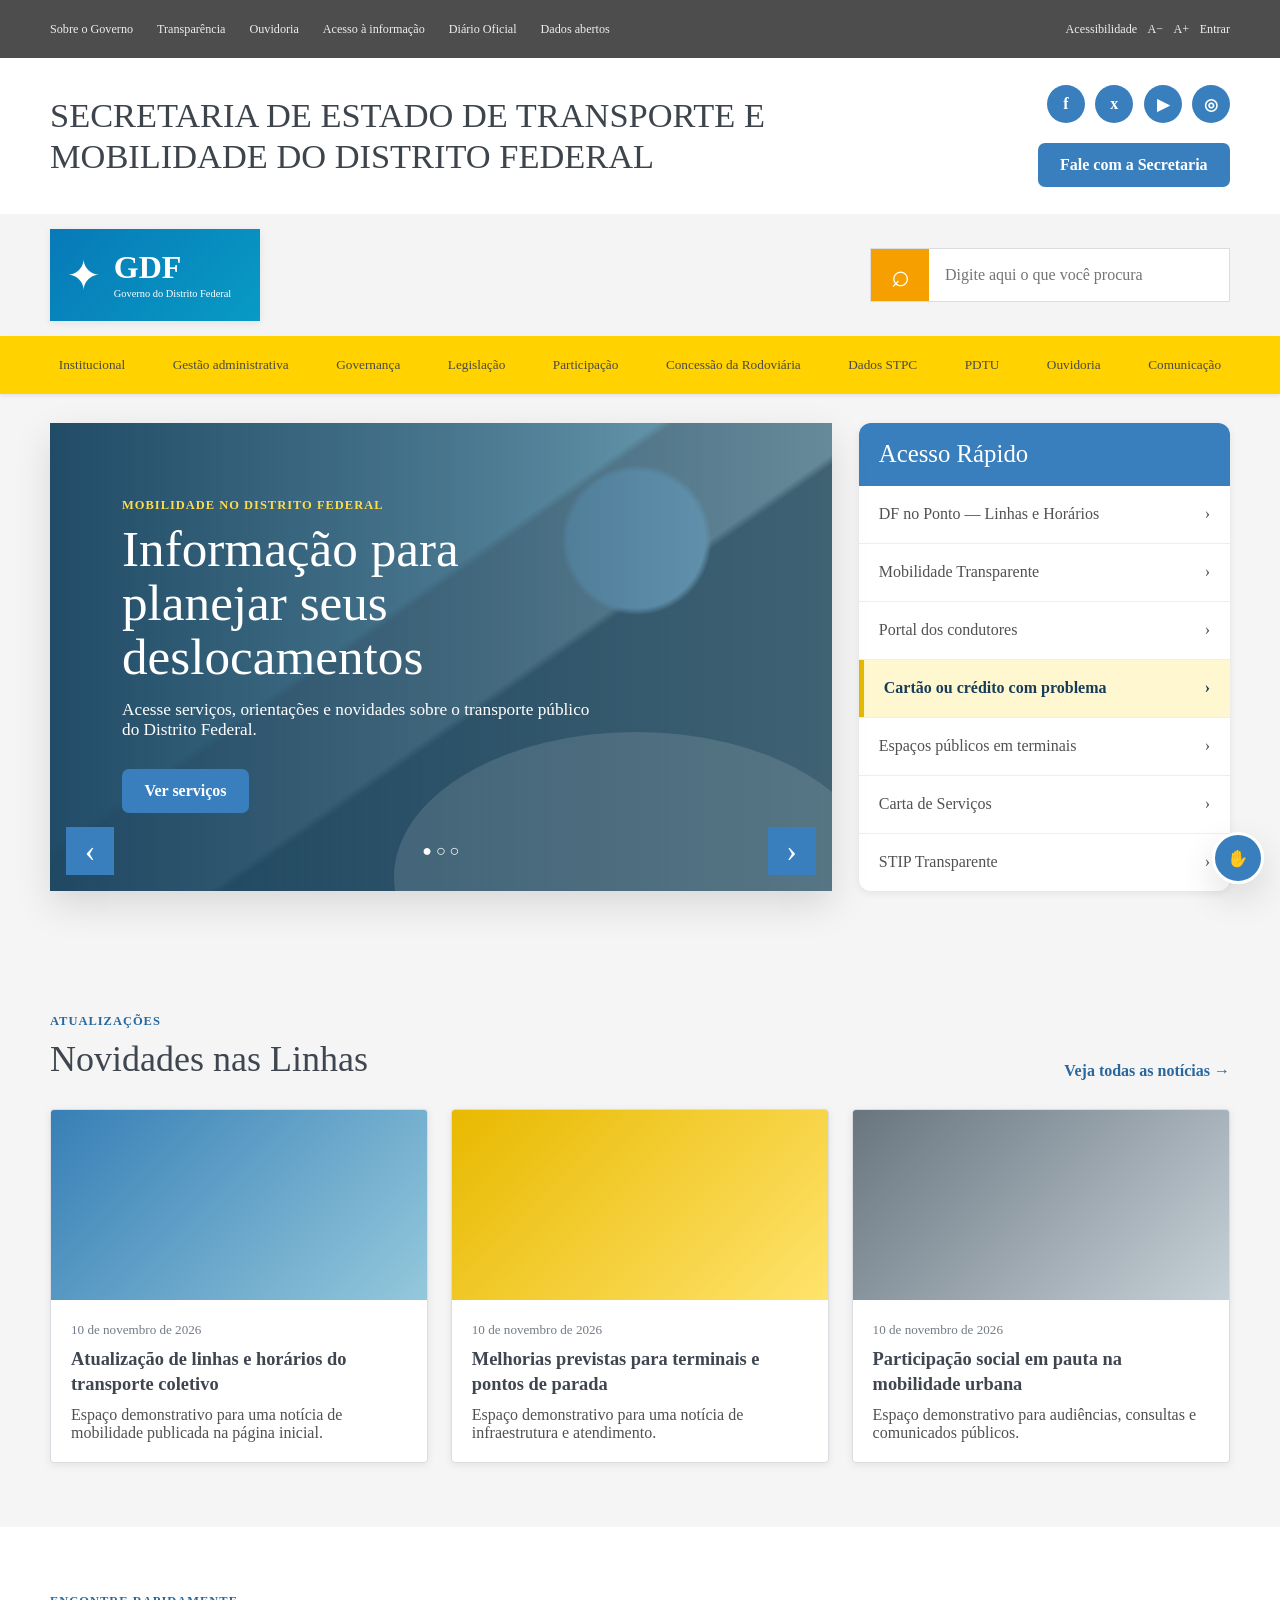
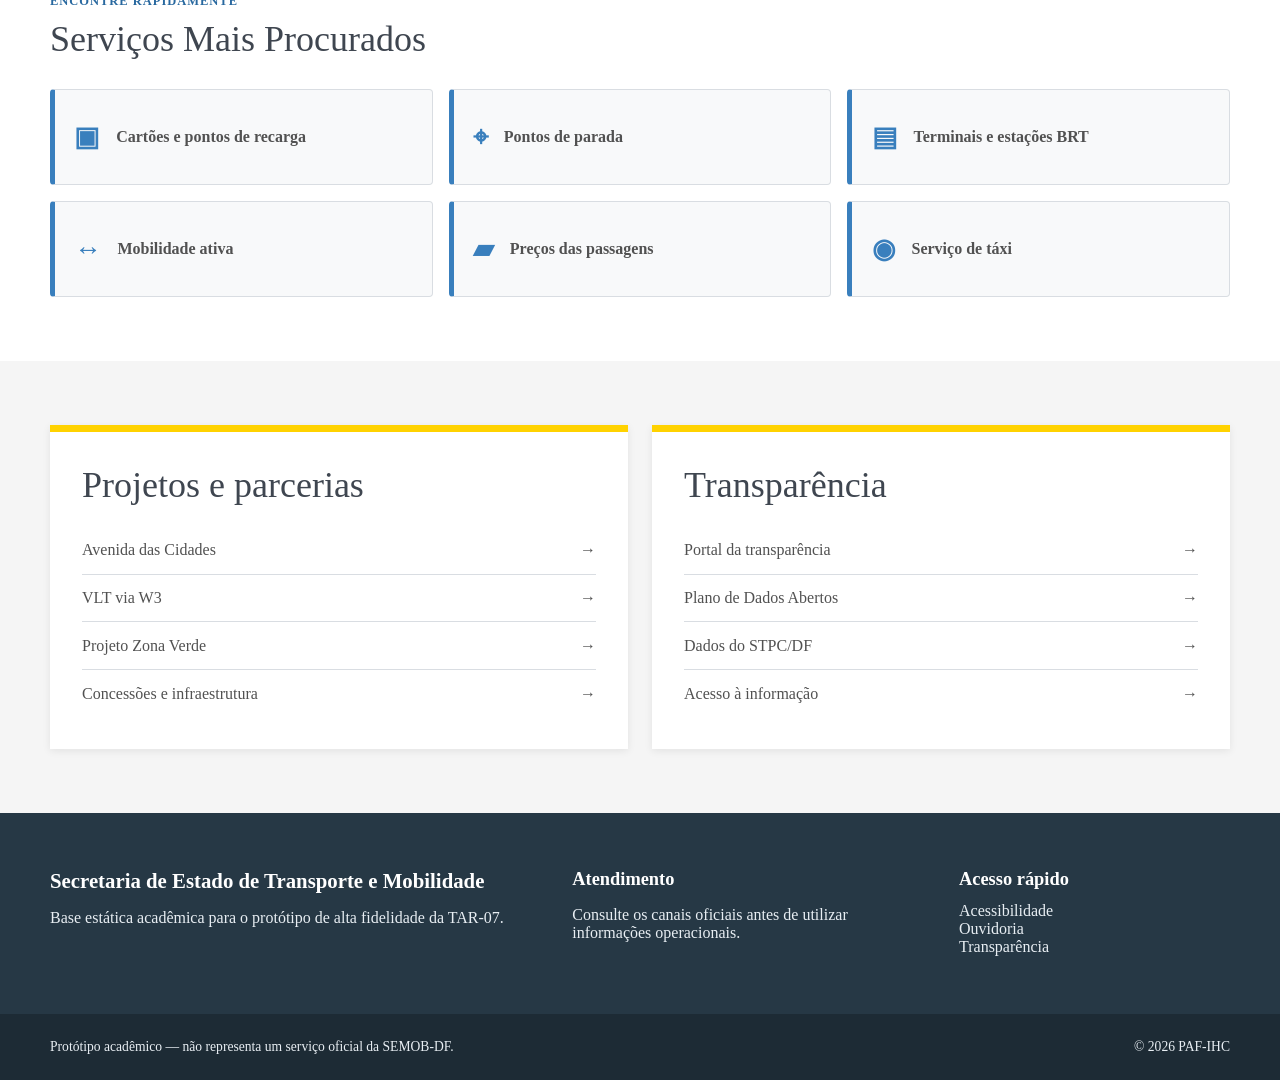
==== index.html @ c1f7e01b "feat: cria estrutura inicial da página principal" ====
<!doctype html>
<html lang="pt-BR">
  <head>
    <meta charset="utf-8">
    <meta name="viewport" content="width=device-width, initial-scale=1">
    <meta name="description" content="Protótipo acadêmico de alta fidelidade inspirado na estrutura do portal da SEMOB-DF.">
    <title>Secretaria de Transporte e Mobilidade — Protótipo</title>
    <link rel="stylesheet" href="./assets/css/styles.css">
    <script src="./assets/js/main.js" defer></script>
  </head>

  <body>
    <a class="skip-link" href="#conteudo-principal">Pular para o conteúdo principal</a>

    <header class="site-header">
      <div class="government-bar" aria-label="Links do Governo do Distrito Federal">
        <div class="container government-bar__content">
          <nav aria-label="Serviços governamentais">
            <ul class="utility-links">
              <li><a href="#">Sobre o Governo</a></li>
              <li><a href="#">Transparência</a></li>
              <li><a href="#">Ouvidoria</a></li>
              <li><a href="#">Acesso à informação</a></li>
              <li><a href="#">Diário Oficial</a></li>
              <li><a href="#">Dados abertos</a></li>
            </ul>
          </nav>
          <div class="accessibility-tools" aria-label="Ferramentas de acessibilidade">
            <a href="#acessibilidade">Acessibilidade</a>
            <button type="button" aria-label="Diminuir tamanho do texto">A−</button>
            <button type="button" aria-label="Aumentar tamanho do texto">A+</button>
            <a href="#">Entrar</a>
          </div>
        </div>
      </div>

      <div class="brand-bar">
        <div class="container brand-bar__content">
          <p class="agency-name">Secretaria de Estado de Transporte e Mobilidade do Distrito Federal</p>
          <div class="brand-actions">
            <nav class="social-links" aria-label="Redes sociais">
              <a href="#" aria-label="Facebook">f</a>
              <a href="#" aria-label="X">x</a>
              <a href="#" aria-label="YouTube">▶</a>
              <a href="#" aria-label="Instagram">◎</a>
            </nav>
            <a class="contact-button" href="#contato">Fale com a Secretaria</a>
          </div>
        </div>
      </div>

      <div class="identity-bar">
        <div class="container identity-bar__content">
          <a class="gdf-mark" href="./" aria-label="Página inicial">
            <span class="gdf-mark__symbol" aria-hidden="true">✦</span>
            <span><strong>GDF</strong><small>Governo do Distrito Federal</small></span>
          </a>

          <form class="site-search" role="search" action="#" method="get">
            <label class="sr-only" for="site-search">Buscar no portal</label>
            <button type="submit" aria-label="Realizar busca">⌕</button>
            <input id="site-search" name="q" type="search" placeholder="Digite aqui o que você procura">
          </form>
        </div>
      </div>

      <nav class="main-navigation" aria-label="Navegação principal">
        <div class="container">
          <button class="menu-toggle" type="button" aria-expanded="false" aria-controls="main-menu">
            <span aria-hidden="true">☰</span> Menu
          </button>
          <ul id="main-menu" class="main-menu">
            <li><a href="#institucional">Institucional</a></li>
            <li><a href="#gestao">Gestão administrativa</a></li>
            <li><a href="#governanca">Governança</a></li>
            <li><a href="#legislacao">Legislação</a></li>
            <li><a href="#participacao">Participação</a></li>
            <li><a href="#rodoviaria">Concessão da Rodoviária</a></li>
            <li><a href="#dados">Dados STPC</a></li>
            <li><a href="#pdtu">PDTU</a></li>
            <li><a href="#ouvidoria">Ouvidoria</a></li>
            <li><a href="#comunicacao">Comunicação</a></li>
          </ul>
        </div>
      </nav>
    </header>

    <main id="conteudo-principal">
      <section class="container hero-layout" aria-label="Destaques e acesso rápido">
        <article class="hero-card">
          <div class="hero-card__content">
            <span class="eyebrow">Mobilidade no Distrito Federal</span>
            <h1>Informação para planejar seus deslocamentos</h1>
            <p>Acesse serviços, orientações e novidades sobre o transporte público do Distrito Federal.</p>
            <a class="primary-button" href="#servicos">Ver serviços</a>
          </div>
          <div class="hero-card__controls" aria-label="Controles do destaque">
            <button type="button" aria-label="Destaque anterior">‹</button>
            <span aria-hidden="true">● ○ ○</span>
            <button type="button" aria-label="Próximo destaque">›</button>
          </div>
        </article>

        <aside class="quick-access" aria-labelledby="quick-access-title">
          <h2 id="quick-access-title">Acesso Rápido</h2>
          <nav aria-label="Acesso rápido">
            <ul>
              <li><a href="#">DF no Ponto — Linhas e Horários <span>›</span></a></li>
              <li><a href="#">Mobilidade Transparente <span>›</span></a></li>
              <li><a href="#">Portal dos condutores <span>›</span></a></li>
              <li id="credito-futuro" class="quick-access__featured"><a href="#credito-futuro" aria-label="Cartão ou crédito com problema — funcionalidade em desenvolvimento">Cartão ou crédito com problema <span>›</span></a></li>
              <li><a href="#">Espaços públicos em terminais <span>›</span></a></li>
              <li><a href="#">Carta de Serviços <span>›</span></a></li>
              <li><a href="#">STIP Transparente <span>›</span></a></li>
            </ul>
          </nav>
        </aside>
      </section>

      <section class="section container" id="comunicacao" aria-labelledby="news-title">
        <div class="section-heading">
          <div>
            <span class="eyebrow">Atualizações</span>
            <h2 id="news-title">Novidades nas Linhas</h2>
          </div>
          <a class="text-link" href="#">Veja todas as notícias <span>→</span></a>
        </div>

        <div class="news-grid">
          <article class="news-card">
            <div class="news-card__image news-card__image--blue" aria-hidden="true"></div>
            <div class="news-card__body">
              <time datetime="2026-11-10">10 de novembro de 2026</time>
              <h3><a href="#">Atualização de linhas e horários do transporte coletivo</a></h3>
              <p>Espaço demonstrativo para uma notícia de mobilidade publicada na página inicial.</p>
            </div>
          </article>
          <article class="news-card">
            <div class="news-card__image news-card__image--yellow" aria-hidden="true"></div>
            <div class="news-card__body">
              <time datetime="2026-11-10">10 de novembro de 2026</time>
              <h3><a href="#">Melhorias previstas para terminais e pontos de parada</a></h3>
              <p>Espaço demonstrativo para uma notícia de infraestrutura e atendimento.</p>
            </div>
          </article>
          <article class="news-card">
            <div class="news-card__image news-card__image--gray" aria-hidden="true"></div>
            <div class="news-card__body">
              <time datetime="2026-11-10">10 de novembro de 2026</time>
              <h3><a href="#">Participação social em pauta na mobilidade urbana</a></h3>
              <p>Espaço demonstrativo para audiências, consultas e comunicados públicos.</p>
            </div>
          </article>
        </div>
      </section>

      <section class="services-section" id="servicos" aria-labelledby="services-title">
        <div class="container">
          <div class="section-heading">
            <div>
              <span class="eyebrow">Encontre rapidamente</span>
              <h2 id="services-title">Serviços Mais Procurados</h2>
            </div>
          </div>
          <div class="services-grid">
            <a class="service-card" href="#"><span aria-hidden="true">▣</span>Cartões e pontos de recarga</a>
            <a class="service-card" href="#"><span aria-hidden="true">⌖</span>Pontos de parada</a>
            <a class="service-card" href="#"><span aria-hidden="true">▤</span>Terminais e estações BRT</a>
            <a class="service-card" href="#"><span aria-hidden="true">↔</span>Mobilidade ativa</a>
            <a class="service-card" href="#"><span aria-hidden="true">▰</span>Preços das passagens</a>
            <a class="service-card" href="#"><span aria-hidden="true">◉</span>Serviço de táxi</a>
          </div>
        </div>
      </section>

      <section class="section container institutional-grid" id="institucional">
        <article class="information-panel">
          <h2>Projetos e parcerias</h2>
          <ul class="link-list">
            <li><a href="#">Avenida das Cidades <span>→</span></a></li>
            <li><a href="#">VLT via W3 <span>→</span></a></li>
            <li><a href="#">Projeto Zona Verde <span>→</span></a></li>
            <li><a href="#">Concessões e infraestrutura <span>→</span></a></li>
          </ul>
        </article>
        <article class="information-panel" id="dados">
          <h2>Transparência</h2>
          <ul class="link-list">
            <li><a href="#">Portal da transparência <span>→</span></a></li>
            <li><a href="#">Plano de Dados Abertos <span>→</span></a></li>
            <li><a href="#">Dados do STPC/DF <span>→</span></a></li>
            <li><a href="#">Acesso à informação <span>→</span></a></li>
          </ul>
        </article>
      </section>
    </main>

    <footer class="site-footer" id="contato">
      <div class="container footer-grid">
        <div>
          <p class="footer-title">Secretaria de Estado de Transporte e Mobilidade</p>
          <p>Base estática acadêmica para o protótipo de alta fidelidade da TAR-07.</p>
        </div>
        <div>
          <h2>Atendimento</h2>
          <p>Consulte os canais oficiais antes de utilizar informações operacionais.</p>
        </div>
        <div>
          <h2>Acesso rápido</h2>
          <ul>
            <li><a href="#acessibilidade">Acessibilidade</a></li>
            <li><a href="#ouvidoria">Ouvidoria</a></li>
            <li><a href="#dados">Transparência</a></li>
          </ul>
        </div>
      </div>
      <div class="footer-bottom">
        <div class="container">
          <p>Protótipo acadêmico — não representa um serviço oficial da SEMOB-DF.</p>
          <p>© <span data-current-year>2026</span> PAF-IHC</p>
        </div>
      </div>
    </footer>

    <a class="accessibility-fab" id="acessibilidade" href="#conteudo-principal" aria-label="Acessibilidade">✋</a>
  </body>
</html>
---- assets/css/styles.css ----
:root {
  --color-text: #515151;
  --color-heading: #3f4650;
  --color-surface: #ffffff;
  --color-background: #f5f5f5;
  --color-government: #4d4d4d;
  --color-yellow: #ffd200;
  --color-yellow-dark: #e4b900;
  --color-blue: #397fbd;
  --color-blue-dark: #28689f;
  --color-orange: #f5a000;
  --color-border: #d9dde2;
  --color-muted: #737b85;
  --shadow-sm: 0 2px 8px rgb(0 0 0 / 8%);
  --shadow-md: 0 14px 36px rgb(0 0 0 / 12%);
  --radius-sm: 4px;
  --radius-md: 12px;
  --container: 1180px;
  --transition: 180ms ease;
}

*,
*::before,
*::after {
  box-sizing: border-box;
}

html {
  scroll-behavior: smooth;
}

body {
  margin: 0;
  color: var(--color-text);
  background: var(--color-background);
  font-family: "Open Sans", "Segoe UI", Arial, sans-serif;
  font-size: 1rem;
  line-height: 1.55;
}

body,
button,
input {
  font: inherit;
}

a {
  color: inherit;
  text-decoration: none;
}

a:focus-visible,
button:focus-visible,
input:focus-visible {
  outline: 3px solid #111;
  outline-offset: 3px;
}

img {
  display: block;
  max-width: 100%;
}

ul {
  margin: 0;
  padding: 0;
  list-style: none;
}

button {
  border: 0;
  cursor: pointer;
}

.container {
  width: min(calc(100% - 2rem), var(--container));
  margin-inline: auto;
}

.sr-only {
  position: absolute;
  width: 1px;
  height: 1px;
  padding: 0;
  margin: -1px;
  overflow: hidden;
  clip: rect(0, 0, 0, 0);
  white-space: nowrap;
  border: 0;
}

.skip-link {
  position: fixed;
  z-index: 1000;
  top: 0.5rem;
  left: 0.5rem;
  padding: 0.75rem 1rem;
  color: #fff;
  background: #111;
  transform: translateY(-150%);
  transition: transform var(--transition);
}

.skip-link:focus {
  transform: translateY(0);
}

.government-bar {
  color: #eee;
  background: var(--color-government);
  font-size: 0.76rem;
}

.government-bar__content,
.utility-links,
.accessibility-tools,
.brand-bar__content,
.brand-actions,
.social-links,
.identity-bar__content {
  display: flex;
  align-items: center;
}

.government-bar__content {
  justify-content: space-between;
  min-height: 58px;
  gap: 1.5rem;
}

.utility-links {
  flex-wrap: wrap;
  gap: 0.25rem 1.5rem;
}

.government-bar a,
.government-bar button {
  color: #eee;
}

.government-bar a:hover {
  color: #fff;
  text-decoration: underline;
}

.accessibility-tools {
  flex: 0 0 auto;
  gap: 0.65rem;
}

.accessibility-tools button {
  padding: 0;
  background: transparent;
}

.brand-bar {
  background: var(--color-surface);
}

.brand-bar__content {
  justify-content: space-between;
  min-height: 156px;
  gap: 2rem;
}

.agency-name {
  max-width: 760px;
  margin: 0;
  color: #3d444b;
  font-size: clamp(1.5rem, 3vw, 2.15rem);
  font-weight: 300;
  line-height: 1.2;
  text-transform: uppercase;
}

.brand-actions {
  flex-direction: column;
  align-items: flex-end;
  gap: 1.2rem;
}

.social-links {
  gap: 0.65rem;
}

.social-links a {
  display: grid;
  width: 38px;
  height: 38px;
  place-items: center;
  color: #fff;
  background: var(--color-blue);
  border-radius: 50%;
  font-weight: 700;
  transition: background var(--transition), transform var(--transition);
}

.social-links a:hover {
  background: var(--color-blue-dark);
  transform: translateY(-2px);
}

.contact-button,
.primary-button {
  display: inline-flex;
  min-height: 44px;
  align-items: center;
  justify-content: center;
  padding: 0.65rem 1.4rem;
  color: #fff;
  background: var(--color-blue);
  border-radius: 7px;
  font-weight: 600;
  transition: background var(--transition), transform var(--transition);
}

.contact-button:hover,
.primary-button:hover {
  background: var(--color-blue-dark);
  transform: translateY(-1px);
}

.identity-bar {
  background: #f4f4f4;
}

.identity-bar__content {
  justify-content: space-between;
  min-height: 122px;
  gap: 2rem;
}

.gdf-mark {
  display: flex;
  align-items: center;
  gap: 0.8rem;
  width: 210px;
  min-height: 92px;
  padding: 1rem;
  color: #fff;
  background: linear-gradient(135deg, #0879b7, #079bc5);
  box-shadow: var(--shadow-sm);
}

.gdf-mark__symbol {
  font-size: 2.6rem;
}

.gdf-mark strong,
.gdf-mark small {
  display: block;
}

.gdf-mark strong {
  font-size: 2rem;
  line-height: 1;
}

.gdf-mark small {
  margin-top: 0.35rem;
  font-size: 0.65rem;
}

.site-search {
  display: flex;
  width: min(100%, 360px);
  height: 54px;
  background: #fff;
  border: 1px solid var(--color-border);
}

.site-search button {
  width: 58px;
  color: #fff;
  background: var(--color-orange);
  font-size: 2rem;
}

.site-search input {
  min-width: 0;
  flex: 1;
  padding: 0 1rem;
  color: var(--color-text);
  background: transparent;
  border: 0;
}

.main-navigation {
  position: relative;
  z-index: 20;
  color: #4a4a4a;
  background: var(--color-yellow);
  box-shadow: 0 2px 4px rgb(0 0 0 / 8%);
}

.main-menu {
  display: flex;
  min-height: 58px;
  align-items: stretch;
  justify-content: space-between;
  gap: 0.2rem;
}

.main-menu li {
  display: flex;
}

.main-menu a {
  display: flex;
  align-items: center;
  padding: 0.8rem 0.55rem;
  font-size: 0.83rem;
  transition: background var(--transition);
}

.main-menu a:hover {
  background: rgb(255 255 255 / 40%);
}

.menu-toggle {
  display: none;
  width: 100%;
  min-height: 52px;
  align-items: center;
  justify-content: space-between;
  color: var(--color-heading);
  background: transparent;
  font-weight: 700;
}

.hero-layout {
  display: grid;
  grid-template-columns: minmax(0, 2fr) minmax(290px, 0.95fr);
  gap: 1.7rem;
  padding-block: 1.8rem 3.5rem;
}

.hero-card {
  position: relative;
  min-height: 450px;
  overflow: hidden;
  color: #fff;
  background:
    linear-gradient(90deg, rgb(24 65 93 / 92%) 0%, rgb(24 65 93 / 58%) 52%, rgb(24 65 93 / 18%) 100%),
    radial-gradient(circle at 75% 25%, #81b4cf 0 10%, transparent 11%),
    linear-gradient(145deg, #8bc1d3 0 42%, #789aa7 43% 57%, #486a78 58% 100%);
  box-shadow: var(--shadow-md);
}

.hero-card::after {
  position: absolute;
  right: -6%;
  bottom: -28%;
  width: 62%;
  height: 62%;
  background: rgb(255 255 255 / 12%);
  border-radius: 50%;
  content: "";
}

.hero-card__content {
  position: relative;
  z-index: 1;
  width: min(650px, 80%);
  padding: clamp(2rem, 6vw, 4.5rem);
}

.eyebrow {
  display: inline-block;
  margin-bottom: 0.55rem;
  color: var(--color-blue-dark);
  font-size: 0.78rem;
  font-weight: 700;
  letter-spacing: 0.08em;
  text-transform: uppercase;
}

.hero-card .eyebrow {
  color: #ffdc4a;
}

.hero-card h1 {
  max-width: 610px;
  margin: 0 0 1rem;
  font-size: clamp(2rem, 4vw, 3.6rem);
  font-weight: 400;
  line-height: 1.06;
}

.hero-card p {
  max-width: 560px;
  margin: 0 0 1.8rem;
  font-size: 1.08rem;
}

.hero-card__controls {
  position: absolute;
  z-index: 2;
  right: 1rem;
  bottom: 1rem;
  left: 1rem;
  display: flex;
  align-items: center;
  justify-content: space-between;
}

.hero-card__controls button {
  display: grid;
  width: 48px;
  height: 48px;
  place-items: center;
  color: #fff;
  background: var(--color-blue);
  font-size: 2rem;
}

.quick-access {
  align-self: start;
  overflow: hidden;
  background: #fff;
  border-radius: var(--radius-md);
  box-shadow: var(--shadow-sm);
}

.quick-access h2 {
  margin: 0;
  padding: 1.1rem 1.25rem;
  color: #fff;
  background: var(--color-blue);
  font-size: 1.55rem;
  font-weight: 400;
}

.quick-access li + li {
  border-top: 1px solid #eceef0;
}

.quick-access a {
  display: flex;
  min-height: 57px;
  align-items: center;
  justify-content: space-between;
  gap: 1rem;
  padding: 0.85rem 1.25rem;
  transition: color var(--transition), background var(--transition), padding var(--transition);
}

.quick-access a:hover {
  padding-left: 1.5rem;
  color: var(--color-blue-dark);
  background: #f2f7fb;
}

.quick-access__featured a {
  color: #173d59;
  background: #fff7cf;
  border-left: 5px solid var(--color-yellow-dark);
  font-weight: 700;
}

.section {
  padding-block: 4rem;
}

.section-heading {
  display: flex;
  align-items: end;
  justify-content: space-between;
  gap: 2rem;
  margin-bottom: 1.8rem;
}

.section-heading h2,
.information-panel h2,
.site-footer h2 {
  margin: 0;
  color: var(--color-heading);
  font-size: clamp(1.65rem, 3vw, 2.25rem);
  font-weight: 400;
}

.text-link {
  color: var(--color-blue-dark);
  font-weight: 700;
}

.text-link:hover {
  text-decoration: underline;
}

.news-grid {
  display: grid;
  grid-template-columns: repeat(3, minmax(0, 1fr));
  gap: 1.4rem;
}

.news-card {
  overflow: hidden;
  background: #fff;
  border: 1px solid var(--color-border);
  border-radius: var(--radius-sm);
  box-shadow: var(--shadow-sm);
  transition: transform var(--transition), box-shadow var(--transition);
}

.news-card:hover {
  box-shadow: var(--shadow-md);
  transform: translateY(-4px);
}

.news-card__image {
  height: 190px;
}

.news-card__image--blue {
  background: linear-gradient(135deg, #377fb6, #94c8dc);
}

.news-card__image--yellow {
  background: linear-gradient(135deg, #e8b900, #ffe36c);
}

.news-card__image--gray {
  background: linear-gradient(135deg, #68757f, #c7d1d8);
}

.news-card__body {
  padding: 1.25rem;
}

.news-card time {
  color: var(--color-muted);
  font-size: 0.82rem;
}

.news-card h3 {
  margin: 0.6rem 0;
  color: var(--color-heading);
  font-size: 1.15rem;
  line-height: 1.35;
}

.news-card h3 a:hover {
  color: var(--color-blue-dark);
}

.news-card p {
  margin: 0;
}

.services-section {
  padding-block: 4rem;
  background: #fff;
}

.services-grid {
  display: grid;
  grid-template-columns: repeat(3, minmax(0, 1fr));
  gap: 1rem;
}

.service-card {
  display: flex;
  min-height: 96px;
  align-items: center;
  gap: 1rem;
  padding: 1.2rem;
  background: #f8f9fa;
  border: 1px solid var(--color-border);
  border-left: 5px solid var(--color-blue);
  border-radius: var(--radius-sm);
  font-weight: 600;
  transition: background var(--transition), transform var(--transition);
}

.service-card:hover {
  background: #eef6fb;
  transform: translateY(-2px);
}

.service-card span {
  color: var(--color-blue);
  font-size: 1.7rem;
}

.institutional-grid {
  display: grid;
  grid-template-columns: repeat(2, minmax(0, 1fr));
  gap: 1.5rem;
}

.information-panel {
  padding: 2rem;
  background: #fff;
  border-top: 7px solid var(--color-yellow);
  box-shadow: var(--shadow-sm);
}

.link-list {
  margin-top: 1.3rem;
}

.link-list li + li {
  border-top: 1px solid var(--color-border);
}

.link-list a {
  display: flex;
  justify-content: space-between;
  padding: 0.9rem 0;
}

.link-list a:hover {
  color: var(--color-blue-dark);
}

.site-footer {
  color: #e8eef3;
  background: #263845;
}

.footer-grid {
  display: grid;
  grid-template-columns: 1.4fr 1fr 0.8fr;
  gap: 3rem;
  padding-block: 3.5rem;
}

.site-footer h2 {
  margin-bottom: 0.75rem;
  color: #fff;
  font-size: 1.15rem;
  font-weight: 700;
}

.footer-title {
  margin: 0 0 0.65rem;
  color: #fff;
  font-size: 1.3rem;
  font-weight: 700;
}

.site-footer a:hover {
  color: #fff;
  text-decoration: underline;
}

.footer-bottom {
  background: #1d2b35;
}

.footer-bottom .container {
  display: flex;
  min-height: 66px;
  align-items: center;
  justify-content: space-between;
  gap: 1rem;
}

.footer-bottom p {
  margin: 0;
  font-size: 0.85rem;
}

.accessibility-fab {
  position: fixed;
  z-index: 50;
  right: 1rem;
  bottom: 1rem;
  display: grid;
  width: 52px;
  height: 52px;
  place-items: center;
  color: #fff;
  background: var(--color-blue);
  border: 3px solid #fff;
  border-radius: 50%;
  box-shadow: var(--shadow-md);
}

@media (max-width: 1020px) {
  .utility-links li:nth-child(n + 5) {
    display: none;
  }

  .main-menu {
    flex-wrap: wrap;
    justify-content: flex-start;
  }

  .main-menu a {
    padding-inline: 0.75rem;
  }

  .hero-layout {
    grid-template-columns: minmax(0, 1.55fr) minmax(270px, 0.9fr);
  }

  .news-grid,
  .services-grid {
    grid-template-columns: repeat(2, minmax(0, 1fr));
  }
}

@media (max-width: 760px) {
  .government-bar__content {
    min-height: 44px;
  }

  .utility-links {
    display: none;
  }

  .government-bar__content {
    justify-content: flex-end;
  }

  .accessibility-tools > a:first-child {
    display: none;
  }

  .brand-bar__content {
    min-height: auto;
    align-items: flex-start;
    padding-block: 1.4rem;
  }

  .agency-name {
    max-width: 72%;
    font-size: 1.3rem;
  }

  .brand-actions {
    align-items: flex-end;
  }

  .social-links {
    display: none;
  }

  .contact-button {
    padding: 0.55rem 0.8rem;
    font-size: 0.8rem;
  }

  .identity-bar__content {
    min-height: auto;
    flex-direction: column;
    align-items: stretch;
    padding-block: 1rem;
    gap: 1rem;
  }

  .gdf-mark {
    width: 170px;
    min-height: 72px;
  }

  .gdf-mark__symbol {
    font-size: 2rem;
  }

  .gdf-mark strong {
    font-size: 1.6rem;
  }

  .site-search {
    width: 100%;
  }

  .menu-toggle {
    display: flex;
  }

  .main-menu {
    display: none;
    min-height: 0;
    padding-bottom: 0.75rem;
  }

  .main-menu.is-open {
    display: block;
  }

  .main-menu li,
  .main-menu a {
    display: block;
    width: 100%;
  }

  .main-menu a {
    min-height: 46px;
    padding: 0.75rem 0;
    border-top: 1px solid rgb(0 0 0 / 12%);
  }

  .hero-layout {
    grid-template-columns: 1fr;
    padding-top: 1rem;
  }

  .hero-card {
    min-height: 390px;
  }

  .hero-card__content {
    width: 100%;
    padding: 2rem 1.4rem 5rem;
  }

  .quick-access {
    order: -1;
  }

  .section {
    padding-block: 3rem;
  }

  .section-heading {
    align-items: flex-start;
    flex-direction: column;
    gap: 0.75rem;
  }

  .news-grid,
  .services-grid,
  .institutional-grid,
  .footer-grid {
    grid-template-columns: 1fr;
  }

  .footer-grid {
    gap: 2rem;
  }

  .footer-bottom .container {
    align-items: flex-start;
    flex-direction: column;
    justify-content: center;
    padding-block: 1rem;
  }
}

@media (max-width: 420px) {
  .container {
    width: min(calc(100% - 1.25rem), var(--container));
  }

  .agency-name {
    max-width: 100%;
  }

  .brand-actions {
    display: none;
  }

  .hero-card h1 {
    font-size: 2rem;
  }

  .quick-access h2 {
    font-size: 1.35rem;
  }
}

@media (prefers-reduced-motion: reduce) {
  *,
  *::before,
  *::after {
    scroll-behavior: auto !important;
    transition-duration: 0.01ms !important;
  }
}
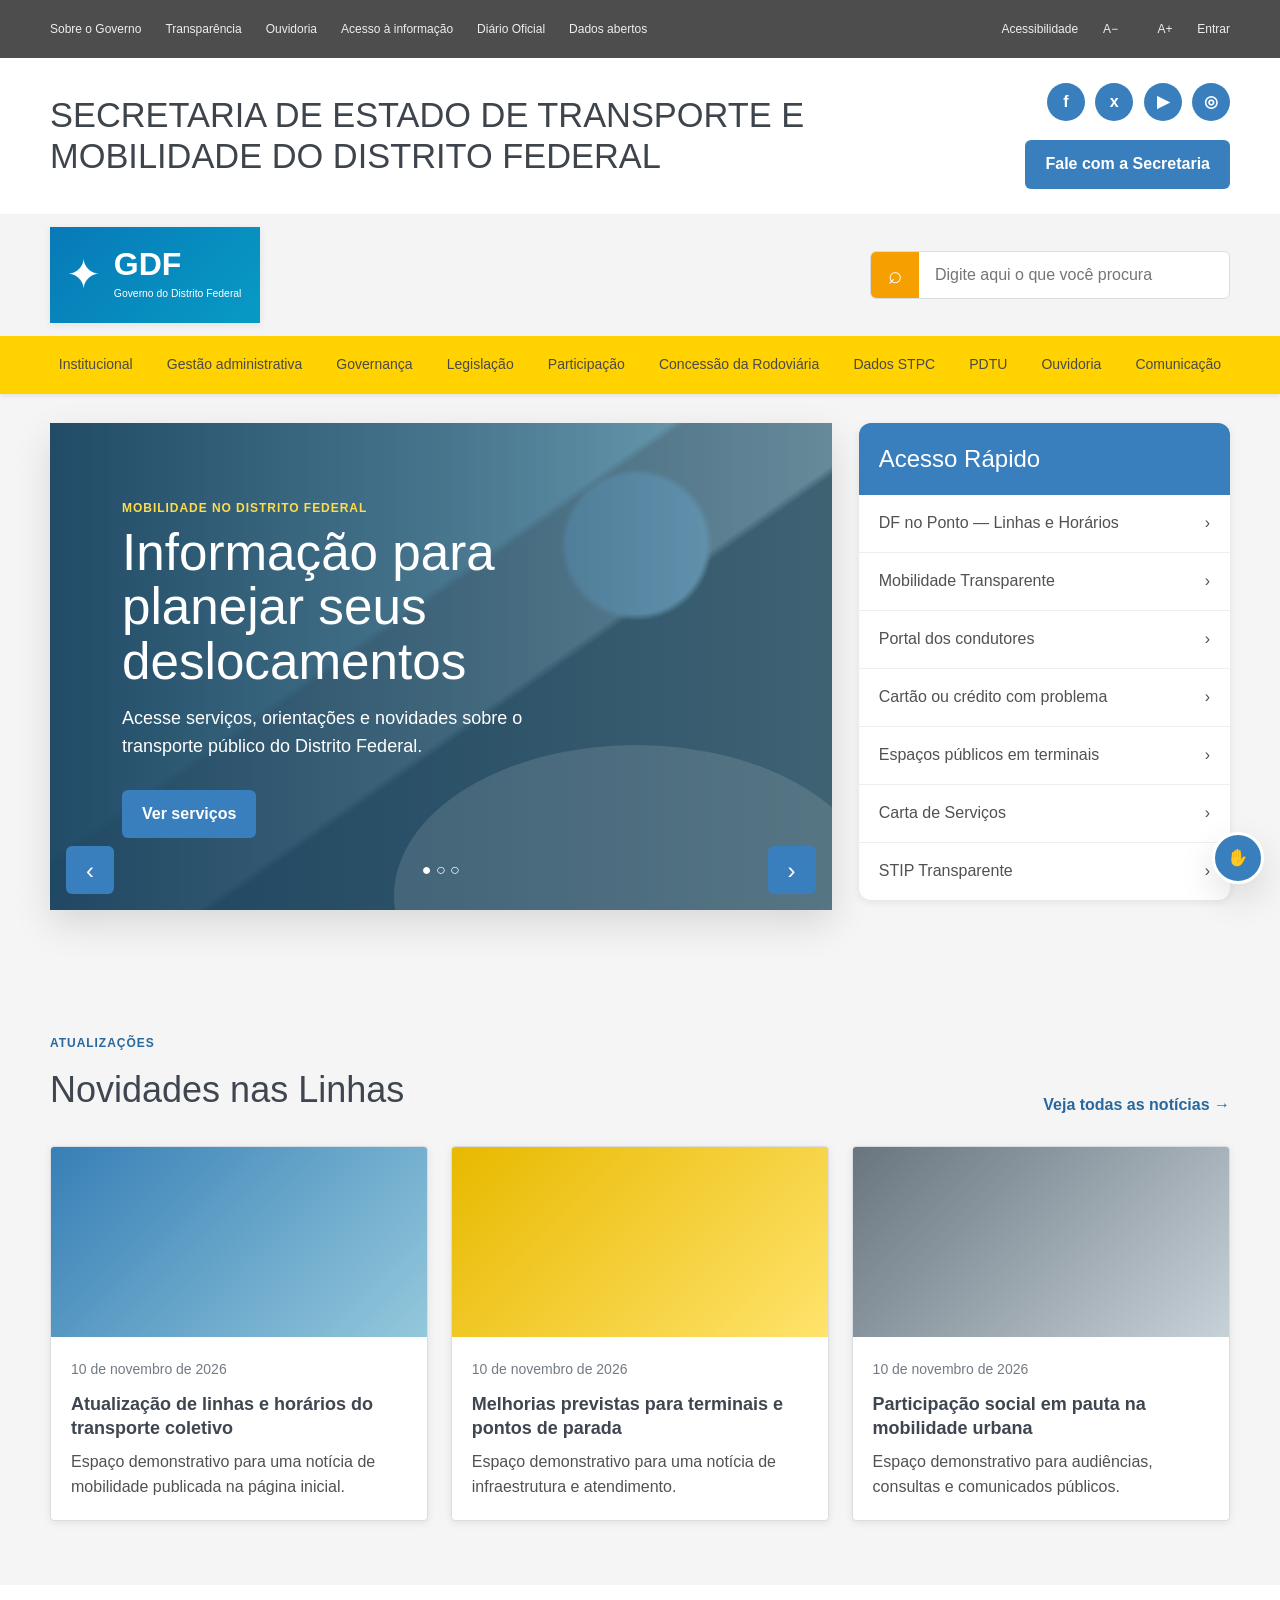
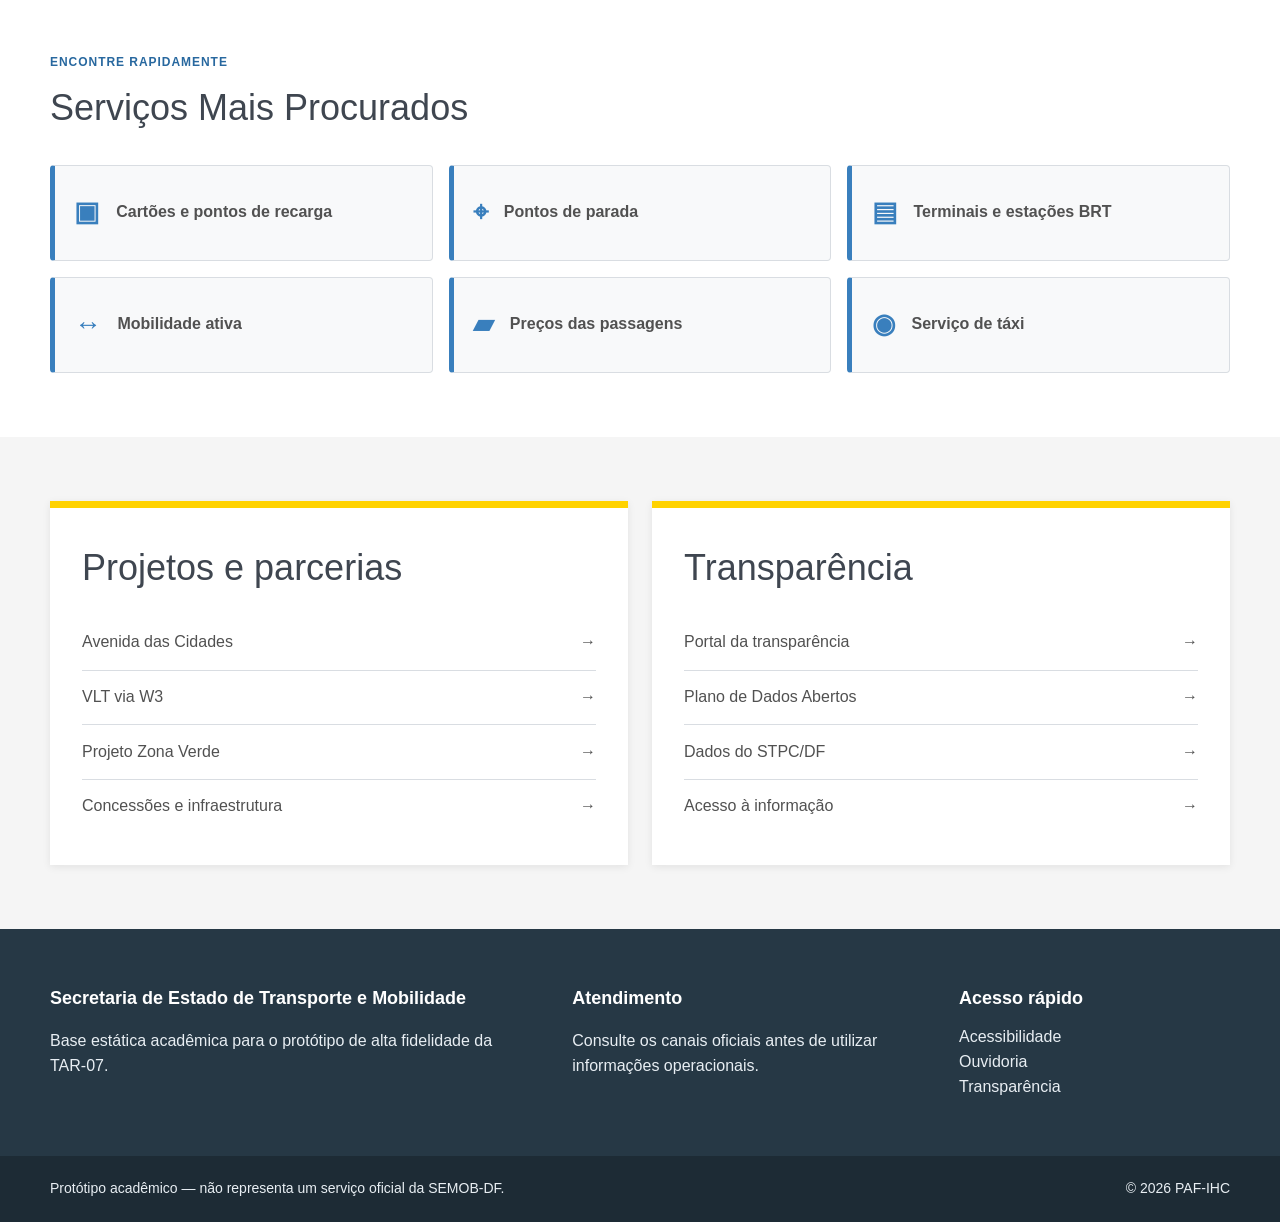
==== commit fce7a112: "style: padroniza tipografia e controles da página inicial" ====
--- a/index.html
+++ b/index.html
@@ -108,7 +108,7 @@
               <li><a href="#">DF no Ponto — Linhas e Horários <span>›</span></a></li>
               <li><a href="#">Mobilidade Transparente <span>›</span></a></li>
               <li><a href="#">Portal dos condutores <span>›</span></a></li>
-              <li id="credito-futuro" class="quick-access__featured"><a href="#credito-futuro" aria-label="Cartão ou crédito com problema — funcionalidade em desenvolvimento">Cartão ou crédito com problema <span>›</span></a></li>
+              <li id="credito-futuro"><a href="#credito-futuro" aria-label="Cartão ou crédito com problema — funcionalidade em desenvolvimento">Cartão ou crédito com problema <span>›</span></a></li>
               <li><a href="#">Espaços públicos em terminais <span>›</span></a></li>
               <li><a href="#">Carta de Serviços <span>›</span></a></li>
               <li><a href="#">STIP Transparente <span>›</span></a></li>
--- a/assets/css/styles.css
+++ b/assets/css/styles.css
@@ -1,4 +1,12 @@
 :root {
+  --font-family-base: "Open Sans", "Segoe UI", Arial, sans-serif;
+  --font-size-xs: 0.75rem;
+  --font-size-sm: 0.875rem;
+  --font-size-base: 1rem;
+  --font-size-md: 1.125rem;
+  --font-size-lg: 1.5rem;
+  --font-size-xl: clamp(1.75rem, 3vw, 2.25rem);
+  --line-height-base: 1.55;
   --color-text: #515151;
   --color-heading: #3f4650;
   --color-surface: #ffffff;
@@ -14,7 +22,10 @@
   --shadow-sm: 0 2px 8px rgb(0 0 0 / 8%);
   --shadow-md: 0 14px 36px rgb(0 0 0 / 12%);
   --radius-sm: 4px;
+  --radius-control: 6px;
   --radius-md: 12px;
+  --control-height: 48px;
+  --control-padding-inline: 1.25rem;
   --container: 1180px;
   --transition: 180ms ease;
 }
@@ -33,15 +44,23 @@
   margin: 0;
   color: var(--color-text);
   background: var(--color-background);
-  font-family: "Open Sans", "Segoe UI", Arial, sans-serif;
-  font-size: 1rem;
-  line-height: 1.55;
-}
-
-body,
+  font-family: var(--font-family-base);
+  font-size: var(--font-size-base);
+  line-height: var(--line-height-base);
+}
+
 button,
-input {
+input,
+select,
+textarea {
   font: inherit;
+}
+
+h1,
+h2,
+h3,
+p {
+  font-family: var(--font-family-base);
 }
 
 a {
@@ -108,7 +127,7 @@
 .government-bar {
   color: #eee;
   background: var(--color-government);
-  font-size: 0.76rem;
+  font-size: var(--font-size-xs);
 }
 
 .government-bar__content,
@@ -149,8 +168,11 @@
 }
 
 .accessibility-tools button {
-  padding: 0;
+  min-width: 44px;
+  min-height: 44px;
+  padding: 0.5rem;
   background: transparent;
+  border-radius: var(--radius-control);
 }
 
 .brand-bar {
@@ -203,13 +225,14 @@
 .contact-button,
 .primary-button {
   display: inline-flex;
-  min-height: 44px;
+  min-height: var(--control-height);
   align-items: center;
   justify-content: center;
-  padding: 0.65rem 1.4rem;
+  padding: 0.75rem var(--control-padding-inline);
   color: #fff;
   background: var(--color-blue);
-  border-radius: 7px;
+  border-radius: var(--radius-control);
+  font-size: var(--font-size-base);
   font-weight: 600;
   transition: background var(--transition), transform var(--transition);
 }
@@ -264,16 +287,18 @@
 .site-search {
   display: flex;
   width: min(100%, 360px);
-  height: 54px;
+  height: var(--control-height);
   background: #fff;
   border: 1px solid var(--color-border);
+  border-radius: var(--radius-control);
+  overflow: hidden;
 }
 
 .site-search button {
-  width: 58px;
+  width: var(--control-height);
   color: #fff;
   background: var(--color-orange);
-  font-size: 2rem;
+  font-size: var(--font-size-lg);
 }
 
 .site-search input {
@@ -309,7 +334,7 @@
   display: flex;
   align-items: center;
   padding: 0.8rem 0.55rem;
-  font-size: 0.83rem;
+  font-size: var(--font-size-sm);
   transition: background var(--transition);
 }
 
@@ -320,7 +345,7 @@
 .menu-toggle {
   display: none;
   width: 100%;
-  min-height: 52px;
+  min-height: var(--control-height);
   align-items: center;
   justify-content: space-between;
   color: var(--color-heading);
@@ -369,7 +394,7 @@
   display: inline-block;
   margin-bottom: 0.55rem;
   color: var(--color-blue-dark);
-  font-size: 0.78rem;
+  font-size: var(--font-size-xs);
   font-weight: 700;
   letter-spacing: 0.08em;
   text-transform: uppercase;
@@ -390,7 +415,7 @@
 .hero-card p {
   max-width: 560px;
   margin: 0 0 1.8rem;
-  font-size: 1.08rem;
+  font-size: var(--font-size-md);
 }
 
 .hero-card__controls {
@@ -406,12 +431,13 @@
 
 .hero-card__controls button {
   display: grid;
-  width: 48px;
-  height: 48px;
+  width: var(--control-height);
+  height: var(--control-height);
   place-items: center;
   color: #fff;
   background: var(--color-blue);
-  font-size: 2rem;
+  border-radius: var(--radius-control);
+  font-size: var(--font-size-lg);
 }
 
 .quick-access {
@@ -427,7 +453,7 @@
   padding: 1.1rem 1.25rem;
   color: #fff;
   background: var(--color-blue);
-  font-size: 1.55rem;
+  font-size: var(--font-size-lg);
   font-weight: 400;
 }
 
@@ -449,13 +475,6 @@
   padding-left: 1.5rem;
   color: var(--color-blue-dark);
   background: #f2f7fb;
-}
-
-.quick-access__featured a {
-  color: #173d59;
-  background: #fff7cf;
-  border-left: 5px solid var(--color-yellow-dark);
-  font-weight: 700;
 }
 
 .section {
@@ -475,7 +494,7 @@
 .site-footer h2 {
   margin: 0;
   color: var(--color-heading);
-  font-size: clamp(1.65rem, 3vw, 2.25rem);
+  font-size: var(--font-size-xl);
   font-weight: 400;
 }
 
@@ -530,13 +549,13 @@
 
 .news-card time {
   color: var(--color-muted);
-  font-size: 0.82rem;
+  font-size: var(--font-size-sm);
 }
 
 .news-card h3 {
   margin: 0.6rem 0;
   color: var(--color-heading);
-  font-size: 1.15rem;
+  font-size: var(--font-size-md);
   line-height: 1.35;
 }
 
@@ -629,14 +648,14 @@
 .site-footer h2 {
   margin-bottom: 0.75rem;
   color: #fff;
-  font-size: 1.15rem;
+  font-size: var(--font-size-md);
   font-weight: 700;
 }
 
 .footer-title {
   margin: 0 0 0.65rem;
   color: #fff;
-  font-size: 1.3rem;
+  font-size: var(--font-size-md);
   font-weight: 700;
 }
 
@@ -659,7 +678,7 @@
 
 .footer-bottom p {
   margin: 0;
-  font-size: 0.85rem;
+  font-size: var(--font-size-sm);
 }
 
 .accessibility-fab {
@@ -739,8 +758,9 @@
   }
 
   .contact-button {
-    padding: 0.55rem 0.8rem;
-    font-size: 0.8rem;
+    min-height: var(--control-height);
+    padding-inline: 1rem;
+    font-size: var(--font-size-sm);
   }
 
   .identity-bar__content {
@@ -789,7 +809,7 @@
   }
 
   .main-menu a {
-    min-height: 46px;
+    min-height: var(--control-height);
     padding: 0.75rem 0;
     border-top: 1px solid rgb(0 0 0 / 12%);
   }
@@ -859,7 +879,7 @@
   }
 
   .quick-access h2 {
-    font-size: 1.35rem;
+    font-size: var(--font-size-lg);
   }
 }
 
